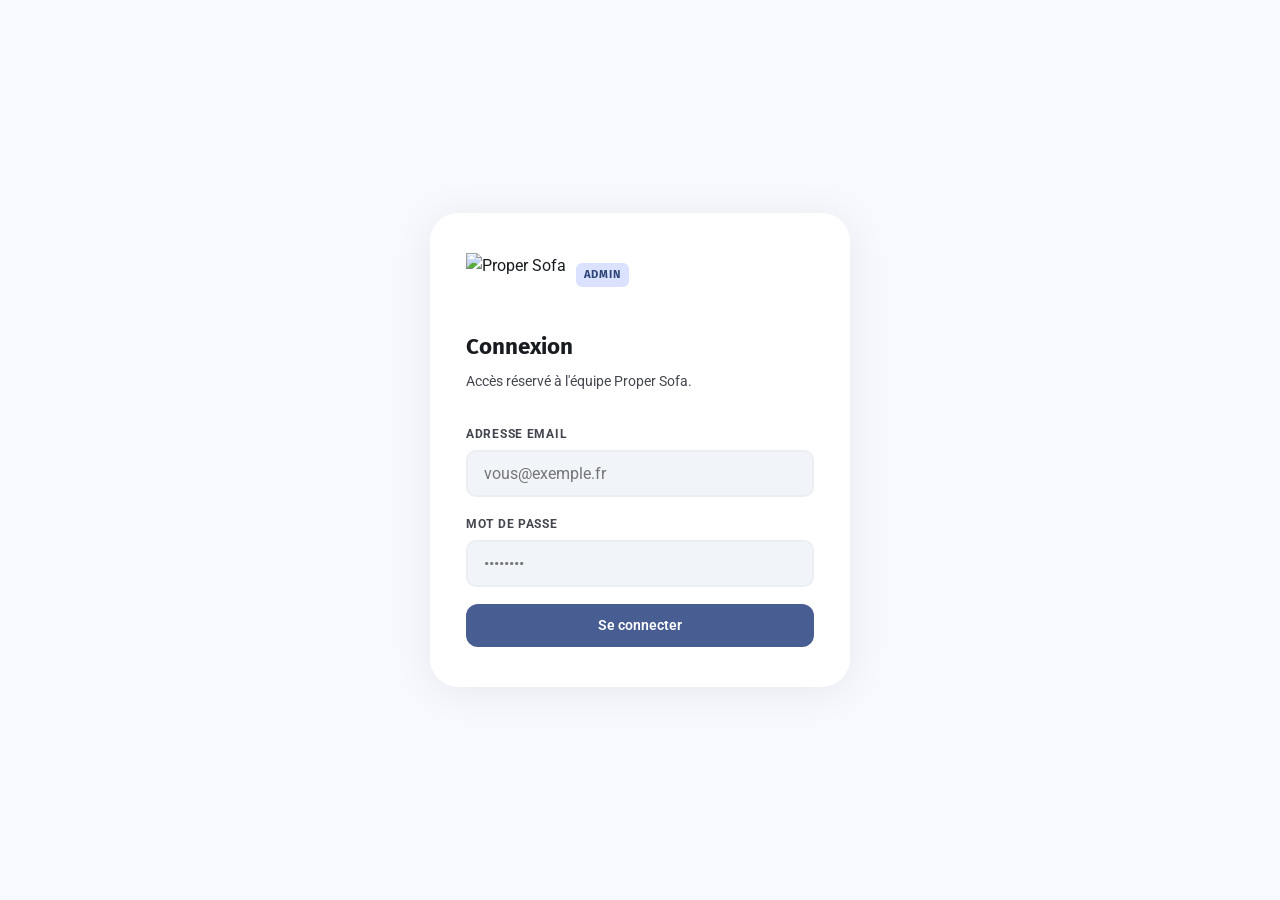
==== index.html @ 1afcd9b1 "Initial commit — Proper Sofa Admin Dashboard" ====
<!DOCTYPE html>
<html lang="fr">
<head>
  <meta charset="UTF-8" />
  <meta name="viewport" content="width=device-width, initial-scale=1.0" />
  <title>Proper Sofa — Admin</title>
  <link rel="stylesheet" href="style.css" />
</head>
<body>

<div class="login-page">
  <div class="login-card">

    <div class="login-logo">
      <img src="../Proper Sofa/asset/LOGO.svg" alt="Proper Sofa" />
      <span class="nav-badge">Admin</span>
    </div>

    <h1 class="login-title">Connexion</h1>
    <p class="login-sub">Accès réservé à l'équipe Proper Sofa.</p>

    <form class="login-form" id="login-form" novalidate>
      <div class="form-group">
        <label class="form-label" for="email">Adresse email</label>
        <input class="form-input" type="email" id="email" name="email"
               placeholder="vous@exemple.fr" autocomplete="email" required />
      </div>

      <div class="form-group">
        <label class="form-label" for="password">Mot de passe</label>
        <input class="form-input" type="password" id="password" name="password"
               placeholder="••••••••" autocomplete="current-password" required />
      </div>

      <p class="error-msg" id="error-msg" role="alert"></p>

      <button type="submit" class="btn btn-primary" id="login-btn" style="width:100%;justify-content:center;padding:13px;">
        <span class="btn-text">Se connecter</span>
        <span class="spinner"></span>
      </button>
    </form>

  </div>
</div>

<script>
  var SUPA_URL  = 'https://xiyfxsoiaclvdkphqpty.supabase.co';
  var SUPA_ANON = 'sb_publishable_vcwJFD2FUaqfjf9IQVr7cw_pG-9Cggz';

  // Already logged in → go to dashboard (only if token looks like a real JWT)
  var _tok = localStorage.getItem('ps_admin_token');
  if (_tok && _tok.startsWith('eyJ')) {
    window.location.href = 'dashboard.html';
  }

  var form  = document.getElementById('login-form');
  var btn   = document.getElementById('login-btn');
  var errEl = document.getElementById('error-msg');

  function setLoading(on) {
    btn.classList.toggle('loading', on);
    btn.disabled = on;
  }

  function showError(msg) {
    errEl.textContent = msg;
    errEl.classList.add('visible');
  }

  form.addEventListener('submit', async function(e) {
    e.preventDefault();
    errEl.classList.remove('visible');

    var email    = form.email.value.trim();
    var password = form.password.value;

    if (!email || !password) { showError('Veuillez remplir tous les champs.'); return; }

    setLoading(true);

    var res = await fetch(SUPA_URL + '/auth/v1/token?grant_type=password', {
      method: 'POST',
      headers: { 'apikey': SUPA_ANON, 'Content-Type': 'application/json' },
      body: JSON.stringify({ email: email, password: password })
    });

    var data = await res.json();

    if (!res.ok) {
      setLoading(false);
      showError('Email ou mot de passe incorrect.');
      return;
    }

    localStorage.setItem('ps_admin_token', data.access_token);
    localStorage.setItem('ps_admin_email', email);
    window.location.href = 'dashboard.html';
  });
</script>
</body>
</html>
---- style.css ----
@import url('https://fonts.googleapis.com/css2?family=Fira+Sans:ital,wght@0,500;0,600;0,700;1,700&family=Roboto:wght@400;500;600;700&display=swap');

*, *::before, *::after { box-sizing: border-box; margin: 0; padding: 0; }

:root {
  --surface:                  #f7f9ff;
  --surface-variant:          #e1e2ec;
  --surface-container-low:    #f1f4f9;
  --surface-container:        #ebeef3;
  --surface-container-high:   #e6e8ee;
  --on-surface:               #181c20;
  --on-surface-variant:       #44464f;
  --primary:                  #485d92;
  --on-primary:               #ffffff;
  --primary-container:        #dae2ff;
  --on-primary-container:     #2f4578;
  --secondary:                #585e71;
  --secondary-container:      #dce2f9;
  --on-secondary-container:   #404659;
  --error:                    #c62828;
  --success:                  #2e7d32;
  --success-container:        #e8f5e9;
  --warning-container:        #fff8e1;
  --warning:                  #f57f17;
  --radius-sm:  8px;
  --radius-md:  12px;
  --radius-lg:  20px;
  --radius-xl:  28px;
  --shadow-card: 0 4px 40px rgba(0,0,0,.07);
}

html { font-size: 16px; }

body {
  font-family: 'Roboto', sans-serif;
  background: var(--surface);
  color: var(--on-surface);
  min-height: 100vh;
  line-height: 1.6;
}

/* ── Nav ── */
.nav {
  position: fixed;
  top: 0; left: 0; right: 0;
  height: 65px;
  background: rgba(247,249,255,.95);
  backdrop-filter: blur(12px);
  -webkit-backdrop-filter: blur(12px);
  border-bottom: 1px solid var(--surface-variant);
  display: flex;
  align-items: center;
  justify-content: space-between;
  padding: 0 clamp(1rem, 4vw, 2.5rem);
  z-index: 100;
}

.nav-logo { display: flex; align-items: center; gap: .5rem; text-decoration: none; }
.nav-logo img { height: 40px; }
.nav-badge {
  font-family: 'Fira Sans', sans-serif;
  font-size: .7rem;
  font-weight: 700;
  letter-spacing: .08em;
  text-transform: uppercase;
  color: var(--on-primary-container);
  background: var(--primary-container);
  padding: 3px 8px;
  border-radius: 6px;
}

.nav-right { display: flex; align-items: center; gap: .75rem; }
.nav-user {
  font-size: .85rem;
  color: var(--on-surface-variant);
  font-weight: 500;
}

/* ── Buttons ── */
.btn {
  display: inline-flex;
  align-items: center;
  gap: .4rem;
  padding: 9px 18px;
  border-radius: var(--radius-md);
  font-family: 'Roboto', sans-serif;
  font-size: .9rem;
  font-weight: 600;
  cursor: pointer;
  border: none;
  transition: opacity .15s, transform .15s;
  text-decoration: none;
}
.btn:active { transform: scale(.97); }

.btn-primary   { background: var(--primary); color: var(--on-primary); }
.btn-secondary { background: var(--primary-container); color: var(--on-primary-container); }
.btn-ghost     { background: transparent; color: var(--on-surface-variant); border: 1.5px solid var(--surface-variant); }
.btn-danger    { background: #fce4e4; color: var(--error); }
.btn-success   { background: var(--success-container); color: var(--success); }

.btn:hover { opacity: .88; }
.btn:disabled { opacity: .45; cursor: not-allowed; transform: none; }

.btn-sm { padding: 6px 13px; font-size: .8rem; border-radius: var(--radius-sm); }
.btn-icon { padding: 8px; border-radius: var(--radius-sm); }

/* ── Cards ── */
.card {
  background: #fff;
  border-radius: var(--radius-xl);
  padding: 1.75rem 2.25rem;
  box-shadow: var(--shadow-card);
}

.card-sm {
  border-radius: var(--radius-lg);
  padding: 1.25rem 1.5rem;
}

/* ── Form elements ── */
.form-group { display: flex; flex-direction: column; gap: .35rem; }

.form-label {
  font-size: .75rem;
  font-weight: 700;
  text-transform: uppercase;
  letter-spacing: .06em;
  color: var(--on-surface-variant);
}

.form-input {
  font-family: 'Roboto', sans-serif;
  font-size: 1rem;
  color: var(--on-surface);
  background: var(--surface-container-low);
  border: 2px solid var(--surface-container);
  border-radius: 10px;
  padding: .75rem 1rem;
  outline: none;
  transition: border-color .2s;
  width: 100%;
}
.form-input:focus { border-color: var(--primary); }
.form-input.invalid { border-color: var(--error); }

/* ── Badges / Status ── */
.badge {
  display: inline-flex;
  align-items: center;
  gap: .3rem;
  padding: 4px 10px;
  border-radius: 20px;
  font-size: .75rem;
  font-weight: 700;
  letter-spacing: .03em;
  white-space: nowrap;
}
.badge::before { content: ''; display: inline-block; width: 6px; height: 6px; border-radius: 50%; }

.badge-pending  { background: var(--warning-container); color: var(--warning); }
.badge-pending::before  { background: var(--warning); }
.badge-accepted { background: var(--success-container); color: var(--success); }
.badge-accepted::before { background: var(--success); }

/* ── Tabs / Filters ── */
.tabs { display: flex; gap: .4rem; flex-wrap: wrap; }
.tab {
  padding: 8px 18px;
  border-radius: var(--radius-md);
  font-size: .875rem;
  font-weight: 600;
  cursor: pointer;
  border: none;
  background: var(--surface-container);
  color: var(--on-surface-variant);
  transition: background .15s, color .15s;
}
.tab.active { background: var(--primary); color: var(--on-primary); }
.tab:hover:not(.active) { background: var(--surface-container-high); }

/* ── Table ── */
.table-wrap { overflow-x: auto; border-radius: var(--radius-lg); }

table {
  width: 100%;
  border-collapse: collapse;
  font-size: .9rem;
}

thead th {
  padding: .75rem 1rem;
  text-align: left;
  font-size: .7rem;
  font-weight: 700;
  text-transform: uppercase;
  letter-spacing: .07em;
  color: var(--on-surface-variant);
  background: var(--surface-container-low);
  border-bottom: 2px solid var(--surface-variant);
  white-space: nowrap;
}
thead th:first-child { border-radius: var(--radius-sm) 0 0 0; }
thead th:last-child  { border-radius: 0 var(--radius-sm) 0 0; }

tbody tr {
  border-bottom: 1px solid var(--surface-container);
  transition: background .12s;
}
tbody tr:last-child { border-bottom: none; }
tbody tr:hover { background: var(--surface-container-low); }

tbody td {
  padding: .875rem 1rem;
  vertical-align: middle;
  color: var(--on-surface);
}

.td-ref {
  font-family: 'Fira Sans', sans-serif;
  font-weight: 700;
  color: var(--on-primary-container);
  font-size: .85rem;
}
.td-muted { color: var(--on-surface-variant); font-size: .85rem; }

/* ── Empty state ── */
.empty {
  text-align: center;
  padding: 4rem 2rem;
  color: var(--on-surface-variant);
}
.empty-icon { font-size: 3rem; margin-bottom: 1rem; opacity: .4; }
.empty-text { font-size: 1rem; font-weight: 500; }

/* ── Stats row ── */
.stats {
  display: grid;
  grid-template-columns: repeat(auto-fit, minmax(140px, 1fr));
  gap: 1rem;
  margin-bottom: 1.5rem;
}
.stat-card {
  background: #fff;
  border-radius: var(--radius-lg);
  padding: 1.1rem 1.4rem;
  box-shadow: var(--shadow-card);
}
.stat-label {
  font-size: .7rem;
  font-weight: 700;
  text-transform: uppercase;
  letter-spacing: .07em;
  color: var(--on-surface-variant);
  margin-bottom: .3rem;
}
.stat-value {
  font-family: 'Fira Sans', sans-serif;
  font-size: 2rem;
  font-weight: 700;
  color: var(--primary);
  line-height: 1;
}

/* ── Toast ── */
.toast-wrap {
  position: fixed;
  bottom: 1.5rem; right: 1.5rem;
  display: flex;
  flex-direction: column;
  gap: .5rem;
  z-index: 9999;
}
.toast {
  display: flex;
  align-items: center;
  gap: .75rem;
  padding: .875rem 1.25rem;
  border-radius: var(--radius-md);
  font-size: .9rem;
  font-weight: 500;
  box-shadow: 0 8px 32px rgba(0,0,0,.15);
  animation: toast-in .3s cubic-bezier(.22,1,.36,1);
  max-width: 360px;
}
.toast-success { background: var(--success-container); color: var(--success); }
.toast-error   { background: #fce4e4; color: var(--error); }

@keyframes toast-in {
  from { opacity: 0; transform: translateY(12px) scale(.95); }
  to   { opacity: 1; transform: translateY(0) scale(1); }
}

/* ── Page layout ── */
.page-wrap {
  max-width: 1200px;
  margin: 0 auto;
  padding: calc(65px + 2rem) clamp(1rem, 4vw, 2.5rem) 3rem;
}

.page-header {
  display: flex;
  align-items: flex-start;
  justify-content: space-between;
  flex-wrap: wrap;
  gap: 1rem;
  margin-bottom: 1.75rem;
}
.page-title {
  font-family: 'Fira Sans', sans-serif;
  font-size: clamp(1.4rem, 3vw, 1.9rem);
  font-weight: 700;
  color: var(--on-surface);
}
.page-subtitle {
  font-size: .9rem;
  color: var(--on-surface-variant);
  margin-top: .2rem;
}

/* ── Login layout ── */
.login-page {
  min-height: 100vh;
  display: flex;
  align-items: center;
  justify-content: center;
  padding: 1.5rem;
  background: var(--surface);
}

.login-card {
  width: 100%;
  max-width: 420px;
  background: #fff;
  border-radius: var(--radius-xl);
  padding: 2.5rem 2.25rem;
  box-shadow: var(--shadow-card);
}

.login-logo {
  display: flex;
  align-items: center;
  gap: .6rem;
  margin-bottom: 2rem;
}
.login-logo img { height: 44px; }

.login-title {
  font-family: 'Fira Sans', sans-serif;
  font-size: 1.4rem;
  font-weight: 700;
  color: var(--on-surface);
  margin-bottom: .35rem;
}
.login-sub {
  font-size: .9rem;
  color: var(--on-surface-variant);
  margin-bottom: 2rem;
}

.login-form { display: flex; flex-direction: column; gap: 1.1rem; }

.error-msg {
  font-size: .85rem;
  color: var(--error);
  background: #fce4e4;
  padding: .65rem 1rem;
  border-radius: var(--radius-sm);
  display: none;
}
.error-msg.visible { display: block; }

/* ── Spinner ── */
.spinner {
  width: 18px; height: 18px;
  border: 2.5px solid rgba(255,255,255,.35);
  border-top-color: #fff;
  border-radius: 50%;
  animation: spin .6s linear infinite;
  display: none;
}
.btn-primary .spinner { border-color: rgba(255,255,255,.35); border-top-color: #fff; }
.loading .spinner { display: inline-block; }
.loading .btn-text { display: none; }

@keyframes spin { to { transform: rotate(360deg); } }

/* ── Responsive ── */
@media (max-width: 768px) {
  .page-header { flex-direction: column; }
  thead th:nth-child(4),
  tbody td:nth-child(4) { display: none; }
}

@media (max-width: 600px) {
  .card { padding: 1.25rem 1rem; }
  thead th:nth-child(5),
  tbody td:nth-child(5) { display: none; }
}
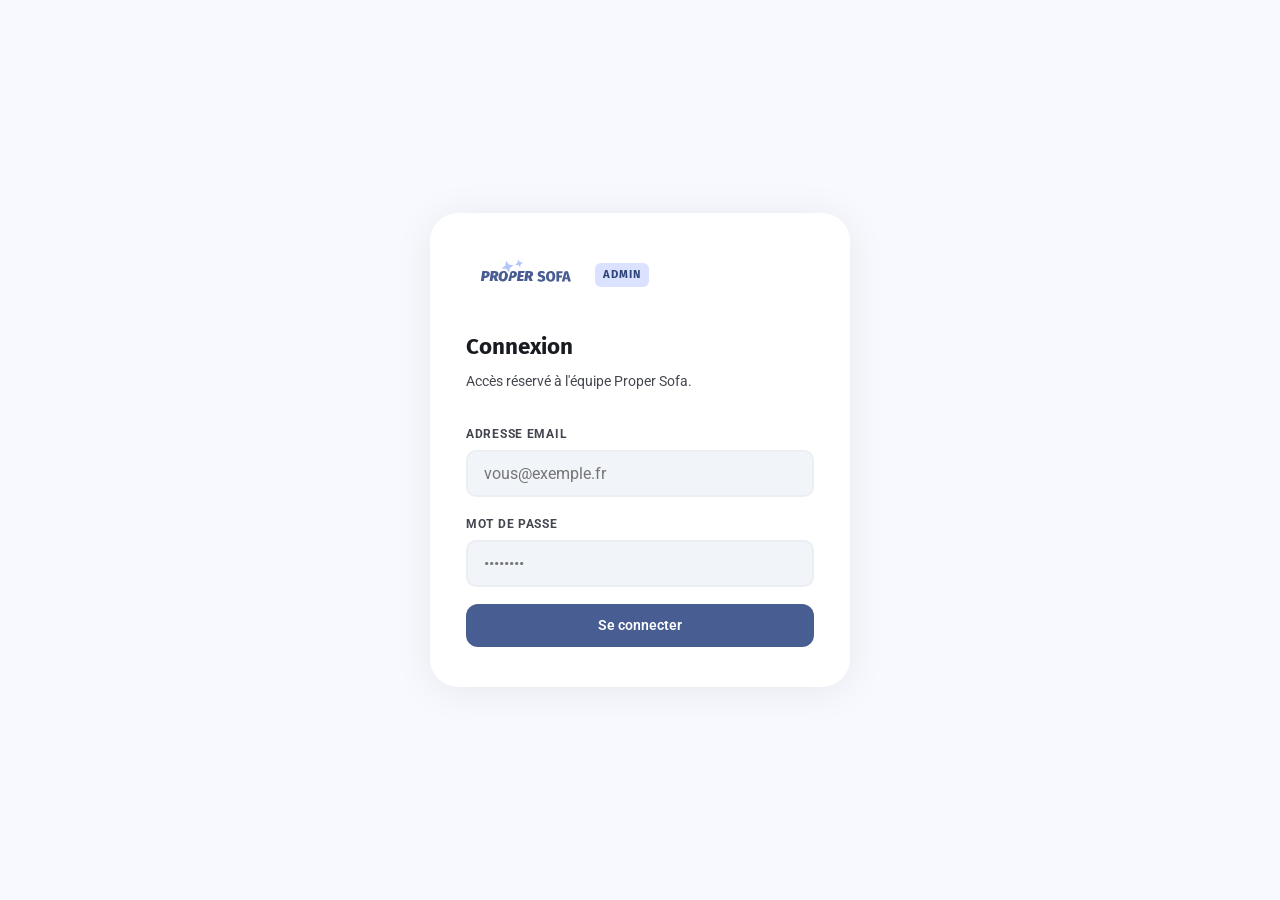
==== commit 01b48a2e: "Fix logo path + add asset folder" ====
--- a/index.html
+++ b/index.html
@@ -12,7 +12,7 @@
   <div class="login-card">
 
     <div class="login-logo">
-      <img src="../Proper Sofa/asset/LOGO.svg" alt="Proper Sofa" />
+      <img src="asset/LOGO.svg" alt="Proper Sofa" />
       <span class="nav-badge">Admin</span>
     </div>
 
